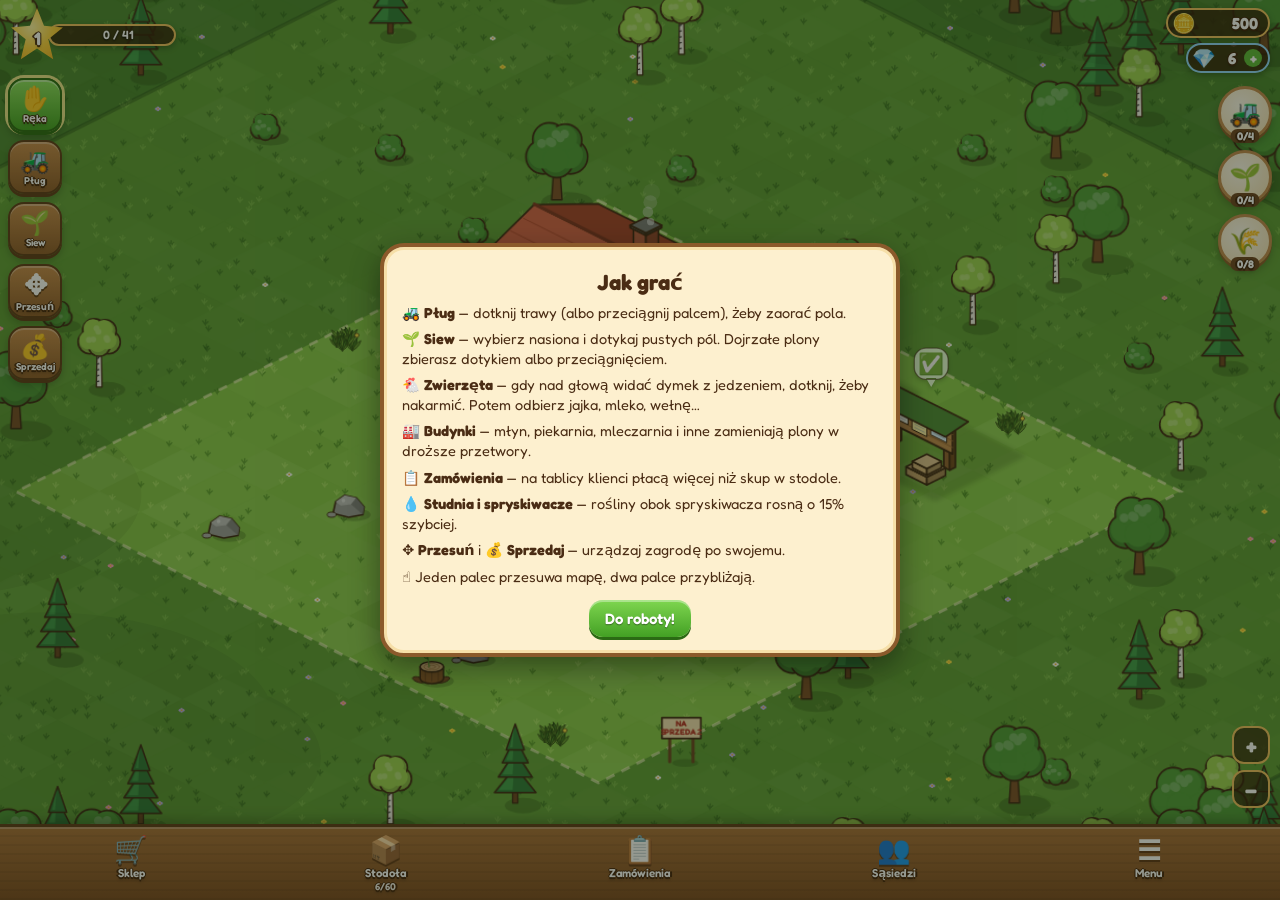
==== zagroda/index.html @ 79fe23be "Nowa gra: Wiejska Zagroda — izometryczna farma na wzór Wiejskiego Życia Osobna gra PWA w folderze za" ====
<!doctype html>
<html lang="pl">
<head>
  <meta charset="utf-8" />
  <meta name="viewport" content="width=device-width, initial-scale=1, viewport-fit=cover, user-scalable=no" />
  <meta name="theme-color" content="#5d3a1a" />
  <meta name="apple-mobile-web-app-capable" content="yes" />
  <meta name="mobile-web-app-capable" content="yes" />
  <meta name="apple-mobile-web-app-status-bar-style" content="black-translucent" />
  <meta name="apple-mobile-web-app-title" content="Zagroda" />
  <meta name="description" content="Wiejska Zagroda — farmerska gra w rzucie izometrycznym: pola, zwierzęta, sad, młyn, piekarnia, zamówienia i sąsiedzi." />
  <title>Wiejska Zagroda</title>
  <link rel="manifest" href="manifest.webmanifest" />
  <link rel="icon" href="icons/icon.svg" type="image/svg+xml" />
  <link rel="apple-touch-icon" href="icons/icon-192.png" />
  <link rel="preload" href="fonts/fredoka-latin.woff2" as="font" type="font/woff2" crossorigin />
  <link rel="stylesheet" href="styles.css" />
</head>
<body data-tool="hand">
  <div class="splash" id="splash">
    <div class="splash-card">
      <div class="splash-logo">🌻</div>
      <h1>Wiejska<br>Zagroda</h1>
      <div class="splash-bar"><i></i></div>
      <p>Ładowanie gospodarstwa…</p>
    </div>
  </div>

  <canvas id="map" aria-label="Mapa gospodarstwa"></canvas>

  <header class="hud">
    <button class="hud-level" id="levelBtn" type="button" aria-label="Poziom">
      <span class="star"><b id="lvl">1</b></span>
      <span class="xpbar"><i id="xpFill"></i><em id="xpText">0 / 0</em></span>
    </button>
    <div class="hud-money">
      <span class="pill coins" id="coinsPill"><span class="pill-ico">🪙</span><b id="coins">0</b></span>
      <button class="pill ducats" id="ducatBtn" type="button"><span class="pill-ico">💎</span><b id="ducats">0</b><span class="plus">+</span></button>
    </div>
  </header>

  <aside class="tools" aria-label="Narzędzia">
    <button class="tool active" data-tool="hand" type="button" title="Ręka — zbieranie i obsługa"><span>✋</span><small>Ręka</small></button>
    <button class="tool" data-tool="plow" type="button" title="Pług — oranie pól"><span>🚜</span><small>Pług</small></button>
    <button class="tool" data-tool="plant" type="button" title="Siew"><span id="seedTool">🌱</span><small>Siew</small></button>
    <button class="tool" data-tool="move" type="button" title="Przesuń"><span>✥</span><small>Przesuń</small></button>
    <button class="tool" data-tool="sell" type="button" title="Sprzedaj"><span>💰</span><small>Sprzedaj</small></button>
  </aside>

  <aside class="quests" id="quests" aria-label="Zadania"></aside>

  <div class="zoom">
    <button id="zoomIn" type="button" aria-label="Przybliż">+</button>
    <button id="zoomOut" type="button" aria-label="Oddal">−</button>
  </div>

  <div class="seed-chip" id="seedChip"></div>

  <div class="ghost-bar" id="ghostBar">
    <span id="ghostLabel"></span>
    <div>
      <button class="btn red" id="ghostCancel" type="button">✖ Anuluj</button>
      <button class="btn green" id="ghostOk" type="button">✔ Postaw</button>
    </div>
    <small>Przeciągnij obiekt palcem w wybrane miejsce</small>
  </div>

  <nav class="bottombar">
    <button id="shopBtn" type="button"><span>🛒</span><small>Sklep</small></button>
    <button id="barnBtn" type="button"><span>📦</span><small>Stodoła <em id="barnCount"></em></small></button>
    <button id="ordersBtn" type="button"><span>📋</span><small>Zamówienia</small></button>
    <button id="nbBtn" type="button"><span>👥</span><small>Sąsiedzi</small></button>
    <button id="menuBtn" type="button"><span>☰</span><small>Menu</small></button>
  </nav>

  <div class="sheet" id="sheet">
    <div class="sheet-card">
      <div class="sheet-head"><h2></h2><button class="x" type="button" aria-label="Zamknij">✕</button></div>
      <div class="tabs"></div>
      <div class="sheet-body"></div>
    </div>
  </div>

  <div class="modal" id="modal"><div class="modal-card"></div></div>
  <div class="tip" id="tip"></div>
  <div class="toast" id="toast"></div>

  <script type="module" src="game.js"></script>
</body>
</html>
---- zagroda/styles.css ----
@font-face {
  font-family: 'Fredoka';
  font-style: normal;
  font-weight: 300 700;
  font-display: swap;
  src: url(fonts/fredoka-latin-ext.woff2) format('woff2');
  unicode-range: U+0100-02BA, U+02BD-02C5, U+02C7-02CC, U+02CE-02D7, U+02DD-02FF, U+0304, U+0308, U+0329, U+1D00-1DBF, U+1E00-1E9F, U+1EF2-1EFF, U+2020, U+20A0-20AB, U+20AD-20C4, U+2113, U+2C60-2C7F, U+A720-A7FF;
}
@font-face {
  font-family: 'Fredoka';
  font-style: normal;
  font-weight: 300 700;
  font-display: swap;
  src: url(fonts/fredoka-latin.woff2) format('woff2');
  unicode-range: U+0000-00FF, U+0131, U+0152-0153, U+02BB-02BC, U+02C6, U+02DA, U+02DC, U+0304, U+0308, U+0329, U+2000-206F, U+20AC, U+2122, U+2191, U+2193, U+2212, U+2215, U+FEFF, U+FFFD;
}

:root {
  --wood: #8b5a2b;
  --wood-dark: #5d3a1a;
  --wood-light: #b07a44;
  --cream: #fff6df;
  --paper: #fdf0cf;
  --ink: #4a2c14;
  --green: #5cb83a;
  --green-dark: #3d8a22;
  --gold: #ffd23f;
  --red: #e0533d;
  --sky: #5ac8fa;
  --safe-t: env(safe-area-inset-top, 0px);
  --safe-b: env(safe-area-inset-bottom, 0px);
  --emoji: "Apple Color Emoji", "Segoe UI Emoji", "Noto Color Emoji";
}

* { box-sizing: border-box; -webkit-tap-highlight-color: transparent; }
html, body { height: 100%; }
body {
  margin: 0;
  overflow: hidden;
  background: #3a7229;
  color: var(--ink);
  font-family: 'Fredoka', system-ui, -apple-system, 'Segoe UI', sans-serif, var(--emoji);
  user-select: none;
  -webkit-user-select: none;
  overscroll-behavior: none;
}
button { font: inherit; color: inherit; border: 0; background: none; cursor: pointer; padding: 0; }
button:disabled { cursor: default; }
.emo { font-family: var(--emoji); line-height: 1; }
.ico-img { width: 1.25em; height: 1.25em; vertical-align: -0.25em; object-fit: contain; }

#map {
  position: fixed;
  inset: 0;
  width: 100%;
  height: 100%;
  touch-action: none;
  display: block;
}

/* ---------- tekst z obwódką (jak w grach) ---------- */
.outline, .hud b, .bottombar small, .tool small, .sheet-head h2, .lvl-burst span, .quest .q-prog {
  text-shadow: 0 1.5px 0 rgba(60, 30, 10, .9), 1.5px 0 0 rgba(60, 30, 10, .9), -1.5px 0 0 rgba(60, 30, 10, .9), 0 -1.5px 0 rgba(60, 30, 10, .9), 0 3px 3px rgba(0, 0, 0, .25);
  color: #fff;
}

/* ---------- HUD ---------- */
.hud {
  position: fixed;
  top: 0; left: 0; right: 0;
  padding: calc(var(--safe-t) + 8px) 10px 0;
  display: flex;
  justify-content: space-between;
  align-items: flex-start;
  gap: 8px;
  pointer-events: none;
  z-index: 10;
}
.hud > * { pointer-events: auto; }
.hud-level { display: flex; align-items: center; position: relative; }
.star {
  width: 54px; height: 54px;
  display: grid; place-items: center;
  background: radial-gradient(circle at 40% 35%, #fff3a6, #ffd23f 45%, #f0a51a);
  clip-path: polygon(50% 0, 63% 33%, 98% 36%, 71% 58%, 80% 95%, 50% 75%, 20% 95%, 29% 58%, 2% 36%, 37% 33%);
  position: relative;
  z-index: 2;
  filter: drop-shadow(0 2px 0 #b06d10);
}
.star b { font-size: 18px; margin-top: 6px; }
.xpbar {
  margin-left: -16px;
  width: 128px; height: 22px;
  border-radius: 12px;
  background: rgba(50, 28, 10, .78);
  border: 2px solid #f0c060;
  position: relative;
  overflow: hidden;
  box-shadow: 0 2px 6px rgba(0, 0, 0, .3);
}
.xpbar i {
  position: absolute; left: 0; top: 0; bottom: 0;
  background: linear-gradient(#9ff06a, #4fb52a);
  border-radius: 10px;
  transition: width .4s;
}
.xpbar em {
  position: relative;
  font-style: normal; font-size: 12px; font-weight: 600;
  color: #fff;
  display: block; text-align: center; line-height: 18px;
  padding-left: 12px;
  text-shadow: 0 1px 2px #000;
}
.hud-money { display: flex; flex-direction: column; align-items: flex-end; gap: 5px; }
.pill {
  display: flex; align-items: center; gap: 4px;
  min-width: 104px;
  height: 30px;
  padding: 0 10px 0 4px;
  border-radius: 16px;
  background: rgba(50, 28, 10, .78);
  border: 2px solid #f0c060;
  box-shadow: 0 2px 6px rgba(0, 0, 0, .3);
}
.pill-ico { font-family: var(--emoji); font-size: 19px; width: 24px; text-align: center; }
.pill b { font-size: 16px; margin-left: auto; }
.pill.ducats { border-color: #8fd6ff; min-width: 84px; }
.pill .plus {
  width: 18px; height: 18px; border-radius: 50%;
  background: var(--green); color: #fff; font-weight: 700; font-size: 14px; line-height: 18px; text-align: center;
  margin-left: 4px; margin-right: -4px;
}
.bump { animation: bump .35s; }
@keyframes bump { 40% { transform: scale(1.18); } }

/* ---------- narzędzia (lewa kolumna) ---------- */
.tools {
  position: fixed;
  left: 8px;
  top: calc(var(--safe-t) + 78px);
  display: flex; flex-direction: column; gap: 8px;
  z-index: 9;
}
.tool {
  width: 54px; height: 54px;
  border-radius: 16px;
  background: linear-gradient(#c58a4c, #8b5a2b);
  border: 2.5px solid var(--wood-dark);
  box-shadow: inset 0 2px 0 rgba(255, 255, 255, .3), 0 3px 0 var(--wood-dark), 0 5px 8px rgba(0, 0, 0, .25);
  display: flex; flex-direction: column; align-items: center; justify-content: center;
  transition: transform .12s;
}
.tool span { font-size: 24px; line-height: 1; font-family: var(--emoji); color: #fff; }
.tool[data-tool="move"] span { font-family: 'Fredoka', sans-serif; font-weight: 700; font-size: 28px; text-shadow: 0 2px 0 var(--wood-dark); }
.tool small { font-size: 10px; font-weight: 600; margin-top: 1px; }
.tool:active { transform: translateY(2px); }
.tool.active {
  background: linear-gradient(#8ee060, #43a024);
  border-color: #2b6a14;
  box-shadow: inset 0 2px 0 rgba(255, 255, 255, .4), 0 3px 0 #2b6a14, 0 0 0 3px rgba(255, 240, 150, .9), 0 5px 10px rgba(0, 0, 0, .3);
}

/* ---------- zadania (prawa kolumna) ---------- */
.quests {
  position: fixed;
  right: 8px;
  top: calc(var(--safe-t) + 86px);
  display: flex; flex-direction: column; gap: 10px;
  z-index: 9;
}
.quest {
  width: 54px; height: 54px;
  border-radius: 50%;
  background: radial-gradient(circle at 40% 35%, #fffaf0, #f3dfb2);
  border: 3px solid #c08a4f;
  box-shadow: 0 3px 0 #8b5a2b, 0 5px 8px rgba(0, 0, 0, .25);
  position: relative;
  animation: questIn .4s;
}
.q-ico { font-family: var(--emoji); font-size: 26px; line-height: 48px; display: block; }
.q-prog {
  position: absolute; bottom: -6px; left: 50%; transform: translateX(-50%);
  background: #6b4423; border-radius: 9px; padding: 0 6px;
  font-size: 11px; font-weight: 700; white-space: nowrap;
}
.quest.done { border-color: #ffd23f; animation: questPulse 1.2s infinite; }
.quest.done .q-prog { background: var(--green); font-size: 14px; }
@keyframes questPulse { 50% { transform: scale(1.08); box-shadow: 0 3px 0 #8b5a2b, 0 0 0 6px rgba(255, 210, 63, .5); } }
@keyframes questIn { from { transform: scale(0); } }

.zoom {
  position: fixed;
  right: 10px;
  bottom: calc(var(--safe-b) + 92px);
  display: flex; flex-direction: column; gap: 6px;
  z-index: 9;
}
.zoom button {
  width: 38px; height: 38px; border-radius: 12px;
  background: rgba(50, 28, 10, .7);
  border: 2px solid #f0c060;
  color: #fff; font-size: 22px; font-weight: 700; line-height: 1;
}

/* ---------- pasek „Siejesz: …” ---------- */
.seed-chip {
  position: fixed;
  top: calc(var(--safe-t) + 74px);
  left: 50%;
  transform: translate(-50%, -20px);
  opacity: 0; pointer-events: none;
  background: var(--cream);
  border: 2.5px solid var(--wood);
  border-radius: 20px;
  padding: 5px 6px 5px 12px;
  display: flex; align-items: center; gap: 6px;
  font-size: 14px;
  box-shadow: 0 4px 10px rgba(0, 0, 0, .25);
  transition: .25s;
  z-index: 9;
  white-space: nowrap;
}
.seed-chip.show { opacity: 1; transform: translate(-50%, 0); pointer-events: auto; }
.seed-chip .emo, .seed-chip .ico-img { font-size: 20px; }
.seed-chip small { color: #8b5a2b; }
.seed-chip button {
  background: var(--green); color: #fff; border-radius: 14px; padding: 4px 10px; font-weight: 600; font-size: 13px;
  box-shadow: 0 2px 0 var(--green-dark);
}

/* ---------- dolny pasek ---------- */
.bottombar {
  position: fixed;
  left: 0; right: 0; bottom: 0;
  padding: 6px 6px calc(var(--safe-b) + 6px);
  display: flex; justify-content: space-around; gap: 4px;
  background:
    repeating-linear-gradient(0deg, rgba(0, 0, 0, .06) 0 2px, transparent 2px 9px),
    linear-gradient(#a8703a, #7a4a22);
  border-top: 3px solid var(--wood-dark);
  box-shadow: 0 -4px 12px rgba(0, 0, 0, .25), inset 0 2px 0 rgba(255, 255, 255, .25);
  z-index: 10;
  transition: transform .25s;
}
.bottombar button {
  flex: 1; max-width: 96px;
  display: flex; flex-direction: column; align-items: center;
  padding: 4px 0 2px;
  border-radius: 14px;
  transition: transform .1s;
}
.bottombar button:active { transform: scale(.92); }
.bottombar span {
  font-family: var(--emoji); font-size: 27px; line-height: 1;
  filter: drop-shadow(0 2px 0 rgba(60, 30, 10, .6));
}
#menuBtn span { font-family: 'Fredoka', sans-serif; color: #fff; font-weight: 700; }
.bottombar small { font-size: 11.5px; font-weight: 600; margin-top: 2px; white-space: nowrap; }
.bottombar em { font-style: normal; font-size: 10px; opacity: .9; display: block; text-align: center; }
body.placing .bottombar, body.placing .tools, body.placing .quests { transform: translateY(140%); }
body.placing .tools { transform: translateX(-140%); }
body.placing .quests { transform: translateX(140%); }
body.placing .zoom { bottom: calc(var(--safe-b) + 190px); }
.tools, .quests { transition: transform .25s; }

/* ---------- stawianie obiektu ---------- */
.ghost-bar {
  position: fixed;
  left: 50%;
  bottom: calc(var(--safe-b) + 14px);
  transform: translate(-50%, 160%);
  background: var(--cream);
  border: 3px solid var(--wood);
  border-radius: 20px;
  padding: 10px 12px 8px;
  display: flex; flex-direction: column; align-items: center; gap: 8px;
  box-shadow: 0 6px 18px rgba(0, 0, 0, .35);
  z-index: 11;
  transition: transform .25s;
  min-width: 280px;
}
.ghost-bar.open { transform: translate(-50%, 0); }
.ghost-bar > div { display: flex; gap: 10px; }
#ghostLabel { font-weight: 600; }
.ghost-bar small { color: #8b5a2b; font-size: 12px; }

/* ---------- przyciski ---------- */
.btn {
  display: inline-flex; align-items: center; justify-content: center; gap: 4px;
  padding: 9px 16px;
  border-radius: 14px;
  font-weight: 600; font-size: 15px;
  color: #fff;
  background: linear-gradient(#c58a4c, #8b5a2b);
  box-shadow: inset 0 2px 0 rgba(255, 255, 255, .3), 0 3px 0 var(--wood-dark);
  text-shadow: 0 1px 1px rgba(0, 0, 0, .4);
  transition: transform .1s, filter .1s;
  white-space: nowrap;
}
.btn:active:not(:disabled) { transform: translateY(2px); box-shadow: inset 0 2px 0 rgba(255, 255, 255, .3), 0 1px 0 var(--wood-dark); }
.btn.green { background: linear-gradient(#7fd650, #43a024); box-shadow: inset 0 2px 0 rgba(255, 255, 255, .35), 0 3px 0 #2b6a14; }
.btn.red { background: linear-gradient(#f07a5f, #c63d29); box-shadow: inset 0 2px 0 rgba(255, 255, 255, .3), 0 3px 0 #85251a; }
.btn.gold { background: linear-gradient(#ffe066, #e8a91a); box-shadow: inset 0 2px 0 rgba(255, 255, 255, .4), 0 3px 0 #a26b0a; color: #5d3a1a; text-shadow: none; }
.btn:disabled { filter: grayscale(.85) brightness(1.05); opacity: .65; }
.btn.small { padding: 6px 11px; font-size: 13px; border-radius: 11px; }
.btn.wide { width: 100%; margin: 4px 0 10px; }

/* ---------- arkusz (sklep, stodoła…) ---------- */
.sheet {
  position: fixed; inset: 0;
  background: rgba(20, 30, 10, .4);
  display: flex; align-items: flex-end; justify-content: center;
  z-index: 20;
  opacity: 0; pointer-events: none;
  transition: opacity .2s;
}
.sheet.open { opacity: 1; pointer-events: auto; }
.sheet-card {
  width: min(760px, 100%);
  max-height: min(82vh, 760px);
  display: flex; flex-direction: column;
  background:
    radial-gradient(circle at 20% 10%, rgba(255, 255, 255, .5), transparent 40%),
    var(--paper);
  border: 4px solid var(--wood);
  border-bottom: 0;
  border-radius: 26px 26px 0 0;
  box-shadow: 0 -6px 30px rgba(0, 0, 0, .35), inset 0 0 0 3px #f6dfa8;
  transform: translateY(100%);
  transition: transform .28s cubic-bezier(.2, .9, .3, 1.1);
  padding-bottom: var(--safe-b);
}
.sheet.open .sheet-card { transform: none; }
@media (min-width: 800px) {
  .sheet { align-items: center; }
  .sheet-card { border-radius: 26px; border-bottom: 4px solid var(--wood); }
}
.sheet-head {
  position: relative;
  display: flex; justify-content: center;
  margin-top: -20px;
}
.sheet-head h2 {
  margin: 0;
  padding: 8px 34px 10px;
  font-size: 21px;
  background: linear-gradient(#7fd650, #43a024);
  border: 3px solid #2b6a14;
  border-radius: 16px;
  box-shadow: inset 0 2px 0 rgba(255, 255, 255, .4), 0 4px 0 #2b6a14, 0 6px 10px rgba(0, 0, 0, .25);
}
.x {
  position: absolute; right: 12px; top: 26px;
  width: 36px; height: 36px; border-radius: 50%;
  background: linear-gradient(#f07a5f, #c63d29);
  color: #fff; font-size: 18px; font-weight: 700;
  box-shadow: inset 0 2px 0 rgba(255, 255, 255, .3), 0 3px 0 #85251a;
}
.tabs {
  display: flex; gap: 6px;
  overflow-x: auto;
  padding: 14px 12px 6px;
  scrollbar-width: none;
}
.tabs::-webkit-scrollbar { display: none; }
.tab {
  flex: none;
  padding: 7px 12px;
  border-radius: 12px;
  background: #ead2a0;
  border: 2px solid #c79a5a;
  font-weight: 600; font-size: 14px;
  color: #6b4423;
}
.tab.active { background: var(--wood); color: #fff; border-color: var(--wood-dark); box-shadow: inset 0 2px 0 rgba(255, 255, 255, .25); }
.sheet-body {
  overflow-y: auto;
  padding: 10px 12px 18px;
  -webkit-overflow-scrolling: touch;
  touch-action: pan-y;
}
.grid { display: grid; grid-template-columns: repeat(auto-fill, minmax(108px, 1fr)); gap: 10px; }
.card {
  position: relative;
  display: flex; flex-direction: column; align-items: center;
  padding: 8px 6px 34px;
  min-height: 166px;
  background: linear-gradient(#fffdf6, #fff1d0);
  border: 2.5px solid #d6ad6c;
  border-radius: 16px;
  box-shadow: 0 3px 0 #c08a4f;
  text-align: center;
  transition: transform .1s;
}
.card:active { transform: scale(.96); }
.card.selected { border-color: var(--green); box-shadow: 0 3px 0 var(--green-dark), 0 0 0 3px rgba(92, 184, 58, .35); }
.card-img { height: 70px; width: 100%; display: grid; place-items: center; }
.card-img img { max-width: 92px; max-height: 70px; }
.big-emo { font-family: var(--emoji); font-size: 44px; line-height: 1; }
.card-name { font-weight: 600; font-size: 14px; margin-top: 4px; line-height: 1.1; }
.card-line { font-size: 11.5px; color: #8b5a2b; margin-top: 2px; line-height: 1.2; }
.card-line .emo, .card-line .ico-img { font-size: 13px; }
.price, .card .lock {
  position: absolute; left: 6px; right: 6px; bottom: 6px;
  padding: 4px 0;
  border-radius: 10px;
  font-weight: 700; font-size: 13px;
  color: #fff;
  background: linear-gradient(#7fd650, #43a024);
  box-shadow: 0 2px 0 #2b6a14;
}
.card.owned .price { background: #b9a07a; box-shadow: 0 2px 0 #8a7050; }
.card.locked { filter: grayscale(.6); opacity: .8; }
.card.locked .lock { background: #8d7f6e; box-shadow: 0 2px 0 #5d5245; }
.panel-box { text-align: center; padding: 10px; }
.panel-box p { margin: 8px 0; }
.empty, .muted { color: #8b6a44; }
.center { text-align: center; }

/* stodoła */
.barn-head { display: flex; align-items: center; gap: 10px; margin-bottom: 12px; flex-wrap: wrap; }
.progress {
  position: relative; flex: 1; min-width: 140px; height: 18px;
  background: #e6cf9e; border: 2px solid #b98a4e; border-radius: 10px; overflow: hidden;
}
.progress i { position: absolute; left: 0; top: 0; bottom: 0; background: linear-gradient(#9ff06a, #4fb52a); }
.progress span { position: relative; display: block; text-align: center; font-size: 12px; font-weight: 700; line-height: 14px; color: #3f2512; }
.progress.big { height: 26px; }
.progress.big span { line-height: 22px; font-size: 14px; }
.progress.thin { height: 8px; min-width: 0; width: 100%; flex: none; border-width: 1.5px; }
.grid.inv { grid-template-columns: repeat(auto-fill, minmax(78px, 1fr)); gap: 8px; }
.inv-item {
  display: flex; flex-direction: column; align-items: center;
  padding: 8px 4px 6px;
  background: #fffaf0; border: 2px solid #d6ad6c; border-radius: 14px;
  box-shadow: 0 2px 0 #c08a4f;
}
.inv-item .emo, .inv-item .ico-img { font-size: 30px; }
.inv-item b { font-size: 16px; }
.inv-item small { font-size: 10.5px; color: #8b5a2b; line-height: 1.1; }
.inv-item.selected { border-color: var(--green); background: #f0ffe2; }
.sell-bar {
  position: sticky; bottom: -18px;
  margin: 12px -12px -18px;
  padding: 10px 12px calc(10px + var(--safe-b));
  display: flex; align-items: center; gap: 8px;
  background: #f6dfa8; border-top: 2px solid #c79a5a;
}
.sell-bar > .emo, .sell-bar > .ico-img { font-size: 30px; }
.sell-bar span { flex: 1; line-height: 1.15; }

/* zamówienia */
.grid.orders { grid-template-columns: repeat(auto-fill, minmax(150px, 1fr)); }
.order {
  position: relative;
  display: flex; flex-direction: column; align-items: center; gap: 6px;
  padding: 10px 8px;
  background: linear-gradient(#fffdf3, #fff3d6);
  border: 2.5px solid #d6ad6c;
  border-radius: 16px;
  box-shadow: 0 3px 0 #c08a4f;
  min-height: 176px;
}
.order::before {
  content: ''; position: absolute; top: -6px; left: 50%; width: 12px; height: 12px; margin-left: -6px;
  border-radius: 50%; background: #e23b2e; box-shadow: 0 1px 0 #7a1a10;
}
.order.ok { border-color: var(--green); background: linear-gradient(#f6ffe9, #e3f8cf); }
.order.empty { justify-content: center; opacity: .75; text-align: center; color: #8b5a2b; }
.order-x { position: absolute; right: 6px; top: 4px; width: 24px; height: 24px; border-radius: 50%; color: #b08a5a; font-size: 13px; }
.order-who { display: flex; flex-direction: column; align-items: center; }
.order-who .av { font-family: var(--emoji); font-size: 32px; line-height: 1; }
.order-who small { font-size: 12px; font-weight: 600; }
.order-items { display: flex; flex-wrap: wrap; justify-content: center; gap: 4px; }
.need {
  display: inline-flex; align-items: center; gap: 2px;
  padding: 2px 6px; border-radius: 9px;
  background: #ffe1d6; border: 1.5px solid #e9a58c; font-size: 12px;
}
.need .emo, .need .ico-img { font-size: 18px; }
.need.have { background: #e2f7cf; border-color: #9fd27a; }
.order-reward { font-size: 12.5px; font-weight: 600; color: #6b4423; }

/* budynek produkcyjny */
.queue { display: grid; grid-template-columns: repeat(4, 1fr); gap: 8px; margin-bottom: 12px; }
.slot {
  position: relative;
  display: flex; flex-direction: column; align-items: center; justify-content: center; gap: 4px;
  min-height: 92px;
  padding: 6px;
  border-radius: 16px;
  background: #fffaf0;
  border: 2.5px dashed #d6ad6c;
  text-align: center;
}
.slot > .emo, .slot > .ico-img { font-size: 30px; }
.slot small { font-size: 11px; font-weight: 600; }
.slot.empty span, .slot.locked span { font-size: 24px; color: #c79a5a; }
.slot.active { border-style: solid; border-color: #f0b63a; background: #fff7dc; }
.slot.ready { border-style: solid; border-color: var(--green); background: #effbe2; animation: questPulse 1.4s infinite; }
.slot.wait { border-style: solid; opacity: .8; }
.slot.locked { background: #efe3c8; }
.mini { font-size: 11px; font-weight: 700; padding: 2px 6px; border-radius: 8px; background: #8fd6ff; color: #154a6a; }
.recipes { display: flex; flex-direction: column; gap: 8px; }
.recipe {
  display: flex; align-items: center; gap: 10px;
  padding: 8px 10px;
  background: #fffaf0; border: 2px solid #d6ad6c; border-radius: 14px;
}
.recipe.locked { filter: grayscale(.9); opacity: .7; }
.r-out { font-size: 36px; width: 46px; text-align: center; }
.r-out .ico-img { width: 40px; height: 40px; }
.r-mid { flex: 1; display: flex; flex-direction: column; gap: 3px; min-width: 0; }
.r-in { display: flex; flex-wrap: wrap; gap: 4px; }
.r-mid small { font-size: 11.5px; color: #8b5a2b; }
.recipe .lock { font-size: 12px; font-weight: 700; color: #6b5a4a; }

/* sąsiedzi */
.nb-list { display: flex; flex-direction: column; gap: 8px; }
.nb { display: flex; align-items: center; gap: 8px; padding: 8px 10px; background: #fffaf0; border: 2px solid #d6ad6c; border-radius: 14px; }
.nb-av { font-family: var(--emoji); font-size: 36px; width: 46px; height: 46px; display: grid; place-items: center; background: #cdeaff; border-radius: 50%; border: 2px solid #8fbfe0; }
.nb-name { flex: 1; display: flex; flex-direction: column; }
.nb-name small { color: #8b5a2b; }

/* menu */
.menu { display: flex; flex-direction: column; gap: 8px; }
.menu-row {
  display: flex; align-items: center; gap: 12px;
  padding: 12px 14px;
  background: #fffaf0; border: 2px solid #d6ad6c; border-radius: 14px; text-align: left;
}
.menu-row span { font-family: var(--emoji); font-size: 24px; }
.menu-row b { flex: 1; }
.menu-row em { font-style: normal; color: #8b5a2b; font-size: 13px; }
.menu-row.danger b { color: #c63d29; }

/* ---------- okno modalne ---------- */
.modal {
  position: fixed; inset: 0;
  background: rgba(20, 30, 10, .45);
  display: grid; place-items: center;
  z-index: 30;
  opacity: 0; pointer-events: none;
  transition: opacity .2s;
  padding: 16px;
}
.modal.open { opacity: 1; pointer-events: auto; }
.modal-card {
  width: min(380px, 100%);
  max-height: 86vh; overflow-y: auto;
  background: var(--paper);
  border: 4px solid var(--wood);
  border-radius: 24px;
  box-shadow: 0 10px 30px rgba(0, 0, 0, .4), inset 0 0 0 3px #f6dfa8;
  padding: 18px 18px 16px;
  text-align: center;
  transform: scale(.85);
  transition: transform .25s cubic-bezier(.2, .9, .3, 1.4);
}
.modal-card.wide { width: min(520px, 100%); }
.modal.open .modal-card { transform: none; }
.modal-card h3 { margin: 4px 0 8px; font-size: 22px; }
.modal-card p { margin: 8px 0; line-height: 1.35; }
.modal-ico { font-family: var(--emoji); font-size: 54px; line-height: 1; }
.modal-actions { display: flex; justify-content: center; gap: 10px; margin-top: 14px; flex-wrap: wrap; }
.reward b { color: #3d8a22; }
.help { text-align: left; font-size: 14.5px; }
.help p { margin: 7px 0; }
.seed-grid { display: grid; grid-template-columns: repeat(auto-fill, minmax(92px, 1fr)); gap: 8px; margin-top: 8px; }
.seed {
  display: flex; flex-direction: column; align-items: center; gap: 2px;
  padding: 6px 4px 8px;
  background: #fffaf0; border: 2px solid #d6ad6c; border-radius: 14px; box-shadow: 0 2px 0 #c08a4f;
}
.seed img { width: 62px; height: 52px; object-fit: contain; }
.seed b { font-size: 13px; }
.seed small { font-size: 11px; color: #8b5a2b; }
.seed.locked { filter: grayscale(1); opacity: .6; }
.lvl-burst {
  width: 120px; height: 120px; margin: -6px auto 4px;
  display: grid; place-items: center;
  background: radial-gradient(circle at 40% 35%, #fff3a6, #ffd23f 45%, #f0a51a);
  clip-path: polygon(50% 0, 63% 33%, 98% 36%, 71% 58%, 80% 95%, 50% 75%, 20% 95%, 29% 58%, 2% 36%, 37% 33%);
  animation: spinIn .7s cubic-bezier(.2, .9, .3, 1.3);
}
.lvl-burst span { font-size: 40px; font-weight: 700; margin-top: 10px; }
@keyframes spinIn { from { transform: scale(0) rotate(-120deg); } }
.unlocks { display: flex; flex-wrap: wrap; justify-content: center; gap: 6px; }
.unlocks span { background: #fffaf0; border: 2px solid #d6ad6c; border-radius: 10px; padding: 3px 8px; font-size: 13px; }
.daily { display: grid; grid-template-columns: repeat(7, 1fr); gap: 4px; margin: 8px 0; }
.day { display: flex; flex-direction: column; align-items: center; padding: 6px 2px; background: #fffaf0; border: 2px solid #d6ad6c; border-radius: 10px; }
.day small { font-size: 9.5px; }
.day b { font-family: var(--emoji); font-size: 20px; }
.day em { font-style: normal; font-size: 9.5px; font-weight: 600; }
.day.past { opacity: .5; }
.day.now { border-color: var(--green); background: #effbe2; transform: scale(1.08); }

/* ---------- dymek, komunikat, latające ikonki ---------- */
.tip {
  position: fixed;
  transform: translate(-50%, calc(-100% - 8px));
  background: rgba(50, 28, 10, .9);
  color: #fff;
  border-radius: 12px;
  padding: 7px 11px;
  font-size: 13.5px;
  max-width: 220px;
  text-align: center;
  pointer-events: none;
  z-index: 15;
  opacity: 0;
  transition: opacity .15s;
  box-shadow: 0 4px 12px rgba(0, 0, 0, .3);
}
.tip::after { content: ''; position: absolute; left: 50%; bottom: -7px; margin-left: -7px; border: 7px solid transparent; border-bottom: 0; border-top-color: rgba(50, 28, 10, .9); }
.tip.show { opacity: 1; }
.tip b { color: var(--gold); }
.toast {
  position: fixed;
  left: 50%; top: calc(var(--safe-t) + 120px);
  transform: translate(-50%, -12px);
  max-width: min(92vw, 420px);
  background: rgba(50, 28, 10, .92);
  color: #fff;
  border: 2px solid #f0c060;
  border-radius: 14px;
  padding: 9px 14px;
  font-size: 14px; font-weight: 500;
  text-align: center;
  opacity: 0; pointer-events: none;
  transition: .25s;
  z-index: 40;
}
.toast.show { opacity: 1; transform: translate(-50%, 0); }
.fly {
  position: fixed;
  z-index: 50;
  font-family: var(--emoji);
  font-size: 26px;
  pointer-events: none;
  transform: translate(-50%, -50%);
  filter: drop-shadow(0 2px 2px rgba(0, 0, 0, .3));
}
.fly .ico-img { width: 28px; height: 28px; }
.confetti { position: fixed; inset: 0; pointer-events: none; z-index: 35; overflow: hidden; }
.confetti i { position: absolute; top: -12px; width: 8px; height: 13px; border-radius: 2px; animation: fall linear forwards; }
@keyframes fall { to { top: 105%; transform: translateX(40px) rotate(720deg); } }

/* ---------- ekran startowy ---------- */
.splash {
  position: fixed; inset: 0;
  z-index: 100;
  display: grid; place-items: center;
  background:
    radial-gradient(ellipse at 50% 120%, #6fbd40 0 35%, transparent 36%),
    radial-gradient(ellipse at 10% 110%, #5aa83a 0 30%, transparent 31%),
    linear-gradient(#7fd0ff, #c8ecff 60%, #9fdc6a 60%);
  transition: opacity .5s, visibility .5s;
}
.splash.hide { opacity: 0; visibility: hidden; }
.splash-card { text-align: center; }
.splash-logo { font-family: var(--emoji); font-size: 76px; animation: sway 2s ease-in-out infinite; }
@keyframes sway { 50% { transform: rotate(8deg); } }
.splash h1 {
  margin: 4px 0 14px;
  font-size: 46px; line-height: .95;
  color: #fff;
  text-shadow: 0 3px 0 #5d3a1a, 3px 0 0 #5d3a1a, -3px 0 0 #5d3a1a, 0 -3px 0 #5d3a1a, 0 7px 8px rgba(0, 0, 0, .3);
}
.splash-bar { width: 200px; height: 16px; margin: 0 auto; border-radius: 10px; background: rgba(50, 28, 10, .7); border: 2px solid #f0c060; overflow: hidden; }
.splash-bar i { display: block; height: 100%; width: 0; background: linear-gradient(#9ff06a, #4fb52a); animation: load .8s ease-out forwards; }
@keyframes load { to { width: 100%; } }
.splash p { color: #3f6a1f; font-weight: 600; }

@media (max-width: 360px) {
  .xpbar { width: 100px; }
  .pill { min-width: 90px; }
  .tool { width: 48px; height: 48px; }
  .tool span { font-size: 21px; }
}
@media (max-height: 640px) {
  .tool small { display: none; }
  .tools { gap: 6px; }
}
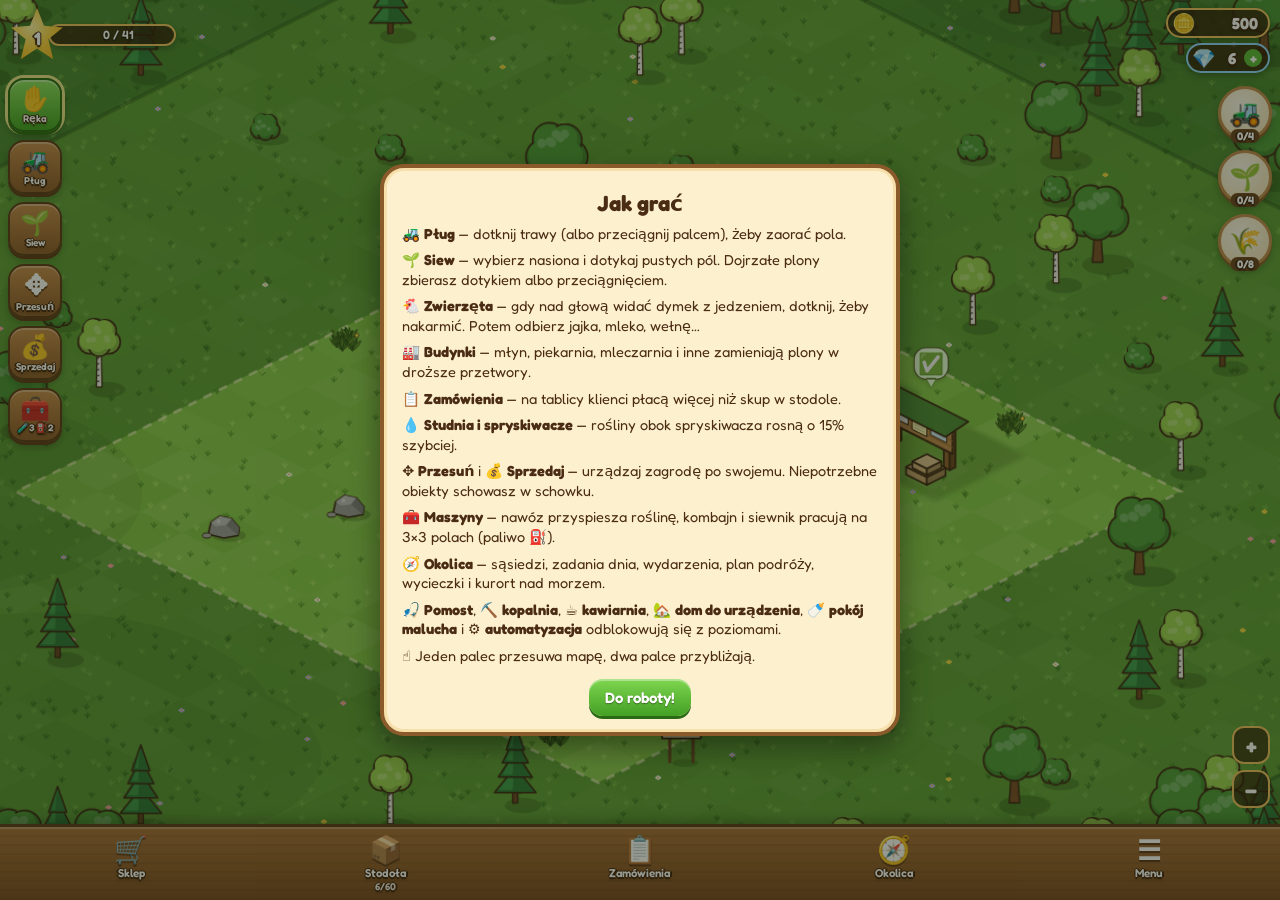
==== commit 50e29f62: "Wiejska Zagroda 2: mechaniki z oryginalnego Wiejskiego Życia Wędkowanie z minigrą, kopalnia, tartak " ====
--- a/zagroda/index.html
+++ b/zagroda/index.html
@@ -45,6 +45,7 @@
     <button class="tool" data-tool="plant" type="button" title="Siew"><span id="seedTool">🌱</span><small>Siew</small></button>
     <button class="tool" data-tool="move" type="button" title="Przesuń"><span>✥</span><small>Przesuń</small></button>
     <button class="tool" data-tool="sell" type="button" title="Sprzedaj"><span>💰</span><small>Sprzedaj</small></button>
+    <button class="tool" data-tool="machine" type="button" title="Maszyny i nawóz"><span>🧰</span><small id="machineCount">Maszyny</small></button>
   </aside>
 
   <aside class="quests" id="quests" aria-label="Zadania"></aside>
@@ -60,6 +61,7 @@
     <span id="ghostLabel"></span>
     <div>
       <button class="btn red" id="ghostCancel" type="button">✖ Anuluj</button>
+      <button class="btn gold" id="ghostStash" type="button" hidden>📦 Do schowka</button>
       <button class="btn green" id="ghostOk" type="button">✔ Postaw</button>
     </div>
     <small>Przeciągnij obiekt palcem w wybrane miejsce</small>
@@ -69,7 +71,7 @@
     <button id="shopBtn" type="button"><span>🛒</span><small>Sklep</small></button>
     <button id="barnBtn" type="button"><span>📦</span><small>Stodoła <em id="barnCount"></em></small></button>
     <button id="ordersBtn" type="button"><span>📋</span><small>Zamówienia</small></button>
-    <button id="nbBtn" type="button"><span>👥</span><small>Sąsiedzi</small></button>
+    <button id="nbBtn" type="button"><span>🧭</span><small>Okolica</small></button>
     <button id="menuBtn" type="button"><span>☰</span><small>Menu</small></button>
   </nav>
 
--- a/zagroda/styles.css
+++ b/zagroda/styles.css
@@ -683,3 +683,71 @@
   .tool small { display: none; }
   .tools { gap: 6px; }
 }
+
+/* ---------- dodatki: listy, żetony, wędkowanie, kurort ---------- */
+.tool[data-tool="machine"] small { font-size: 9.5px; }
+.rows { display: flex; flex-direction: column; gap: 8px; margin: 8px 0; }
+.row-card {
+  display: flex; align-items: center; gap: 10px; width: 100%;
+  padding: 9px 11px; text-align: left;
+  background: #fffaf0; border: 2px solid #d6ad6c; border-radius: 14px; box-shadow: 0 2px 0 #c08a4f;
+}
+.row-card:disabled, .row-card.locked { filter: grayscale(.7); opacity: .7; }
+.muted-card { opacity: .6; }
+.row-ico { font-family: var(--emoji); font-size: 30px; width: 40px; text-align: center; flex: none; }
+.row-mid { flex: 1; min-width: 0; display: flex; flex-direction: column; gap: 3px; }
+.row-mid small { color: #8b5a2b; font-size: 12px; }
+.row-mid .progress { min-width: 0; }
+.pill-done { font-weight: 700; color: var(--green-dark); padding: 0 6px; }
+.r-btns { display: flex; gap: 4px; flex: none; }
+.chips { display: flex; flex-wrap: wrap; gap: 6px; justify-content: center; margin-bottom: 10px; }
+.chip { background: #fffaf0; border: 2px solid #d6ad6c; border-radius: 12px; padding: 3px 9px; font-weight: 600; font-size: 13.5px; }
+.extras { display: flex; flex-direction: column; gap: 6px; margin: 0 0 12px; }
+.ex-row { display: flex; align-items: center; gap: 8px; flex-wrap: wrap; padding: 8px 10px; background: #f6e7c4; border: 2px solid #d6ad6c; border-radius: 12px; font-size: 13px; }
+.ex-row > span:first-child { flex: 1; min-width: 180px; }
+.ex-cost { display: flex; flex-wrap: wrap; gap: 4px; }
+.home-head { display: flex; align-items: center; gap: 10px; flex-wrap: wrap; justify-content: space-between; margin-bottom: 12px; }
+.home-head > div { display: flex; flex-direction: column; min-width: 0; flex: 1; }
+.home-head small { color: #8b5a2b; }
+.hub-card { position: relative; min-height: 130px; padding-bottom: 10px; }
+.hub-card .card-line { margin-top: 4px; }
+.badge {
+  position: absolute; top: -6px; right: -6px; min-width: 22px; height: 22px; border-radius: 11px;
+  background: var(--red); color: #fff; font-weight: 700; font-size: 13px; line-height: 22px; padding: 0 6px;
+  box-shadow: 0 2px 0 #85251a;
+}
+.grid.hub { grid-template-columns: repeat(auto-fill, minmax(140px, 1fr)); }
+.pv { width: 70px; height: 60px; object-fit: contain; }
+.seaside {
+  display: flex; justify-content: space-around; align-items: flex-end;
+  height: 92px; margin: 0 0 10px; border-radius: 16px; overflow: hidden;
+  background: linear-gradient(#8fd8ff 0 45%, #2f8fd0 45% 62%, #f3dca0 62%);
+  font-family: var(--emoji); font-size: 34px; padding-bottom: 6px;
+}
+.seaside.small { height: 64px; font-size: 26px; }
+.pond {
+  position: relative; height: 190px; margin: 6px 0 10px;
+  border-radius: 50%; border: 6px solid #b7aea0;
+  background: radial-gradient(ellipse at 50% 40%, #6cc3ea, #2a7fb0 70%, #1f5f86);
+  overflow: hidden; box-shadow: inset 0 6px 18px rgba(0, 0, 0, .25);
+}
+.ripple { position: absolute; left: 50%; top: 52%; width: 40px; height: 14px; margin: -7px 0 0 -20px; border: 2px solid rgba(255, 255, 255, .5); border-radius: 50%; animation: ripple 2.4s infinite; }
+.ripple.r2 { animation-delay: 1.2s; }
+@keyframes ripple { from { transform: scale(.4); opacity: .9; } to { transform: scale(3); opacity: 0; } }
+.bobber {
+  position: absolute; left: 50%; top: 48%; width: 16px; height: 22px; margin-left: -8px;
+  border-radius: 50% 50% 45% 45%; background: linear-gradient(#e0533d 50%, #fff 50%);
+  border: 2px solid #4a2c14; opacity: 0; transform: translateY(-30px); transition: .3s;
+}
+.bobber.in { opacity: 1; transform: none; animation: bob 1.6s ease-in-out infinite; }
+.bobber.bite { animation: bite .18s ease-in-out infinite; }
+@keyframes bob { 50% { transform: translateY(3px); } }
+@keyframes bite { 0% { transform: translateY(0); } 50% { transform: translateY(12px) scale(.9); } 100% { transform: translateY(4px); } }
+.fish-msg {
+  position: absolute; left: 8px; right: 8px; bottom: 16px; text-align: center;
+  color: #fff; font-weight: 600; font-size: 15px; text-shadow: 0 1px 3px rgba(0, 0, 0, .6);
+}
+.fish-msg .ico-img, .fish-msg .emo { font-size: 24px; }
+@media (prefers-reduced-motion: reduce) {
+  .ripple, .bobber.in, .quest.done, .slot.ready, .splash-logo { animation: none; }
+}
